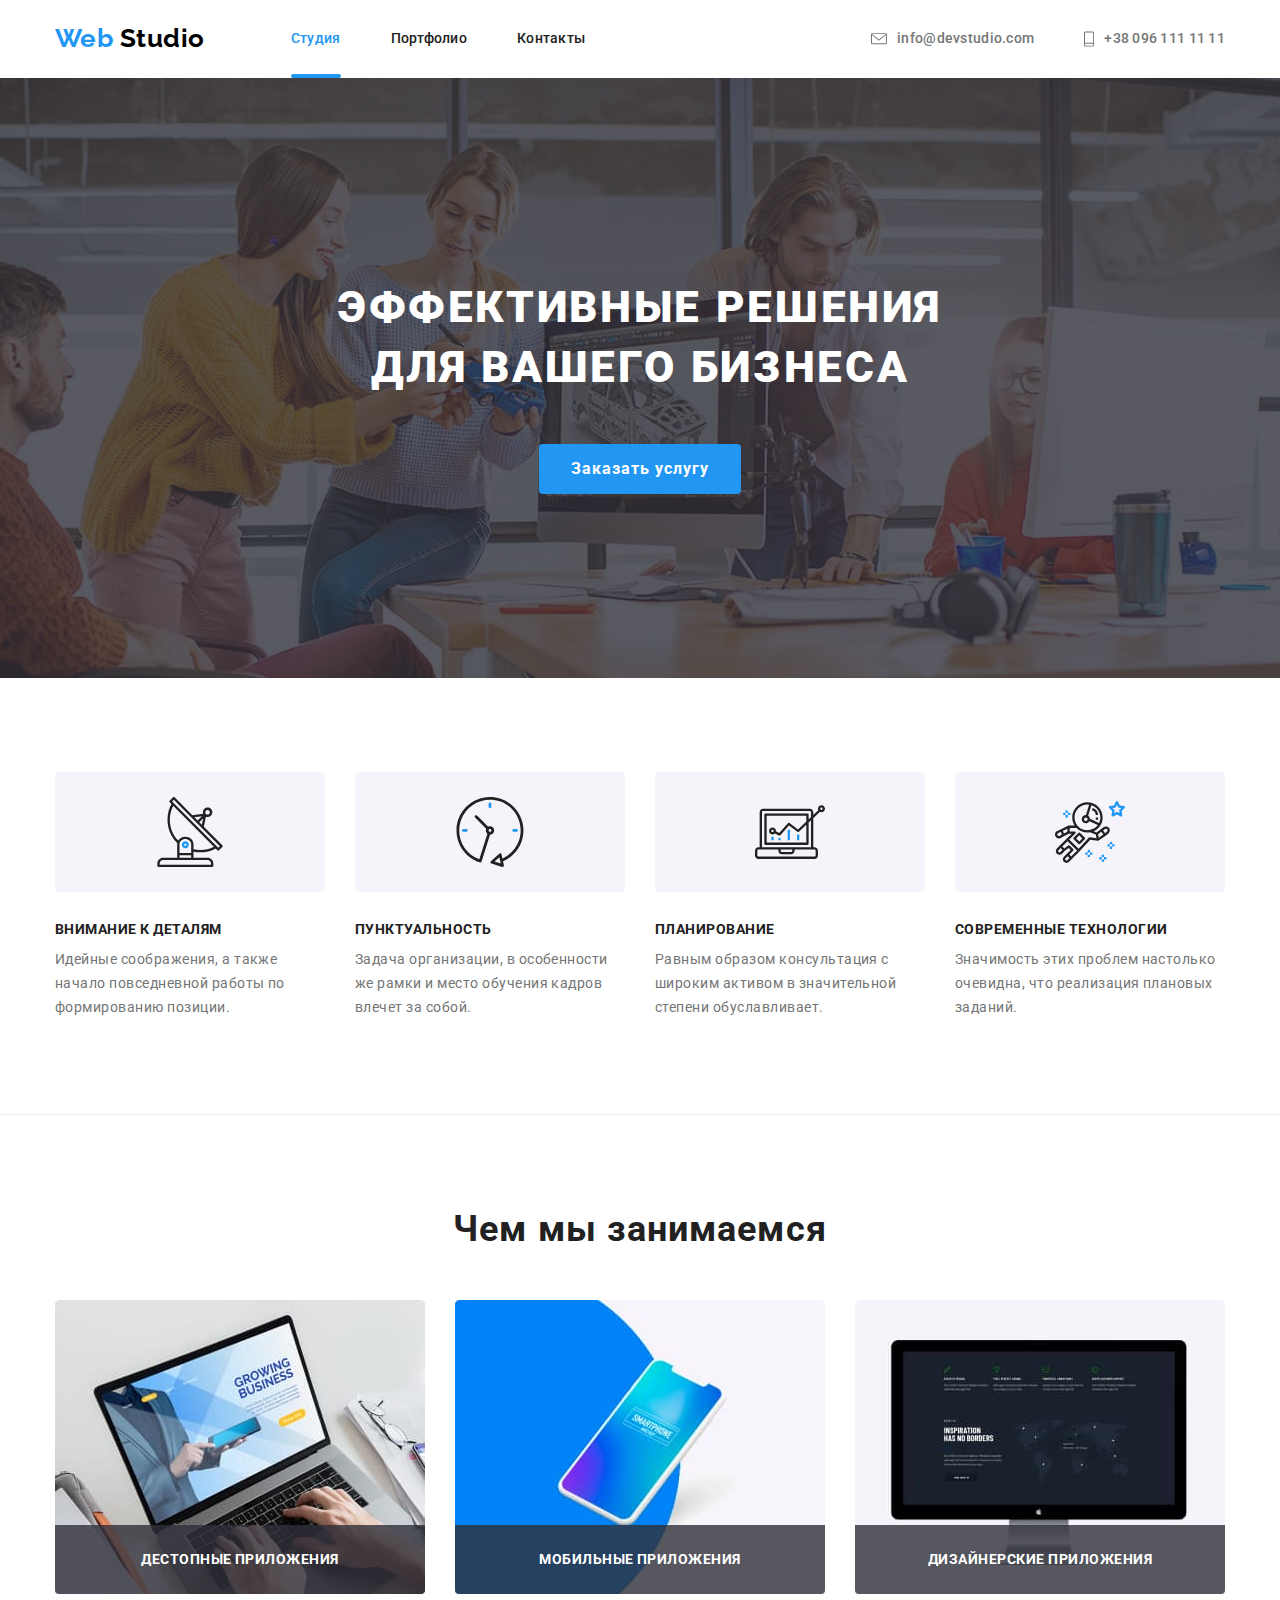
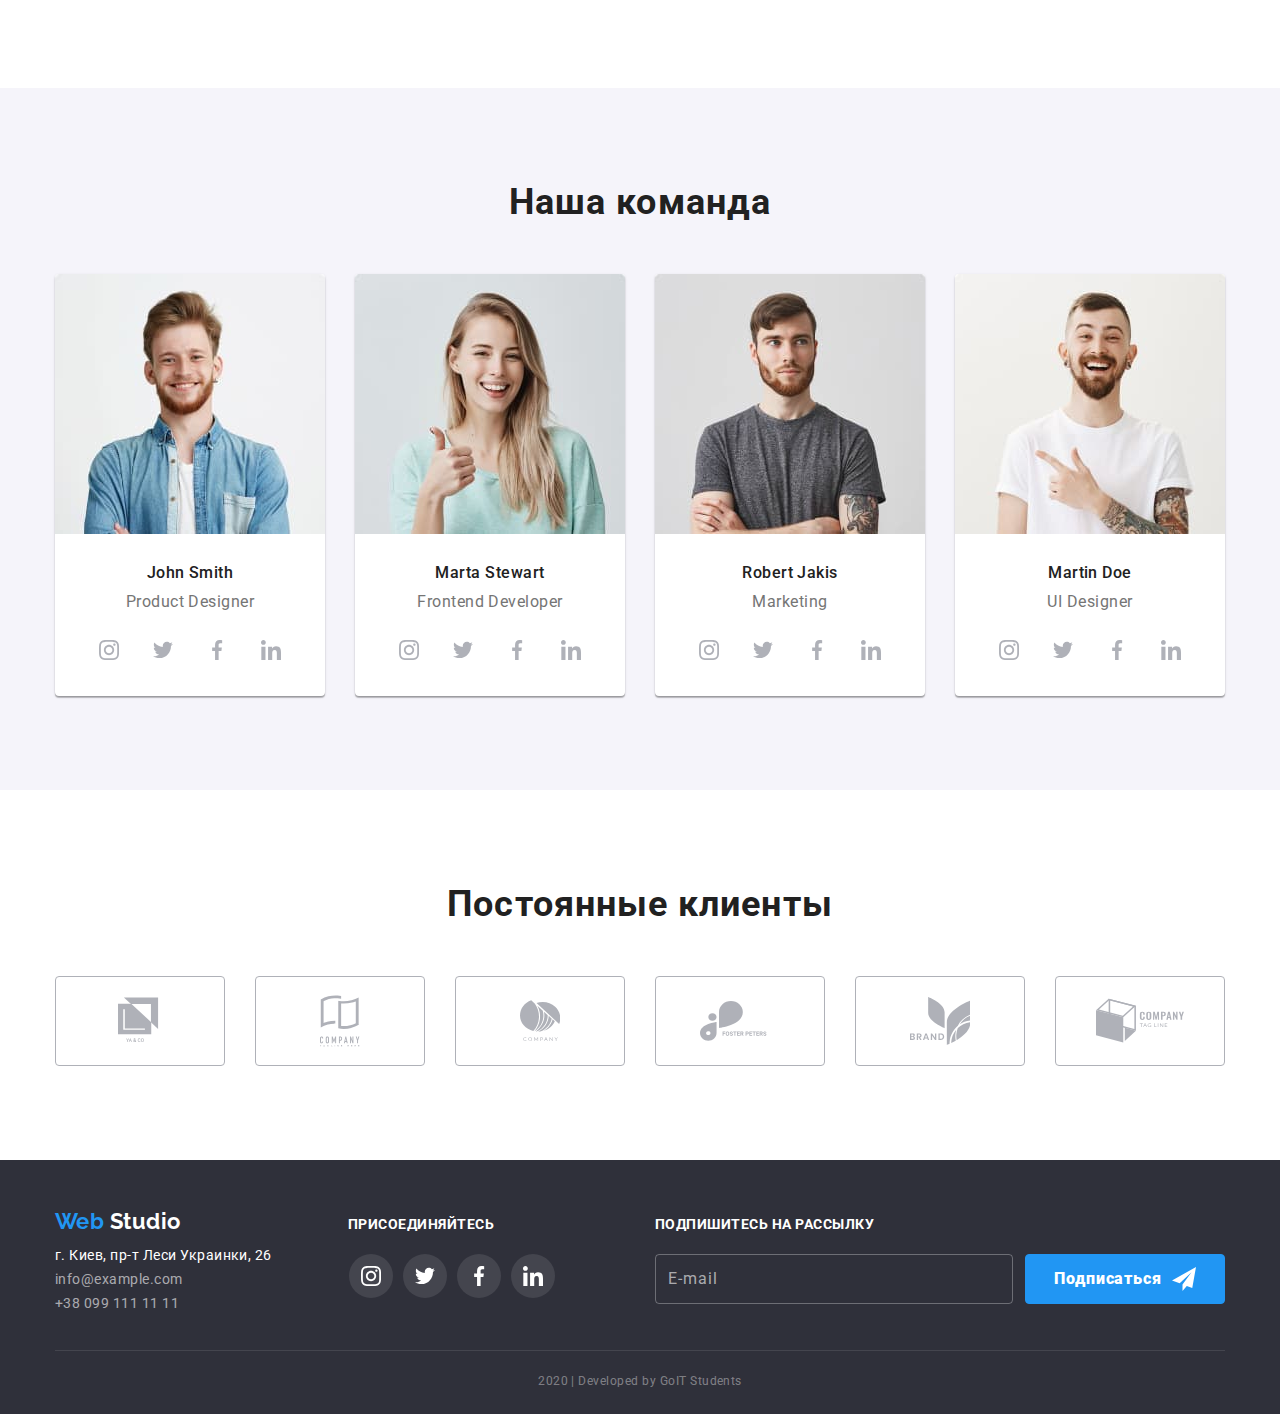
==== index.html @ a4facde2 "Clone from homework 5" ====
<!DOCTYPE html>
<html lang="ru">
  <head>
    <meta charset="UTF-8" />
    <meta name="viewport" content="width=device-width, initial-scale=1.0" />
    <title>Document-Студия</title>
    <link
      href="https://fonts.googleapis.com/css2?family=Raleway:wght@700&family=Roboto:wght@400;500;700;900&display=swap"
      rel="stylesheet"
    />
    <link
      rel="stylesheet"
      href="https://cdnjs.cloudflare.com/ajax/libs/modern-normalize/0.6.0/modern-normalize.min.css"
    />
    <link rel="stylesheet" href="./css/common.css" />
    <link rel="stylesheet" href="./css/main.css" />
  </head>
  <body>
    <header>
      <div class="container main-nav">
        <nav class="main-nav">
          <a href="#" class="logo"><span class="web-logo">Web</span> Studio</a>
          <ul class="site-nav">
            <li class="item"><a href="./index.html" class="link current">Студия</a></li>
            <li class="item"><a href="./portfolio.html" class="link">Портфолио</a></li>
            <li class="item"><a href="#" class="link">Контакты</a></li>
          </ul>
        </nav>
        <ul class="auth-nav">
          <li class="item">
            <a href="mailto:info@devstudio.com" class="link">
              <svg class="auth-nav-icon" width="16px" height="12px">
                <use href="./images/sprite.svg#icon-mail"></use>
              </svg>
              info@devstudio.com
            </a>
          </li>
          <li class="item">
            <a href="tel:+38096111111" class="link">
              <svg class="auth-nav-icon" width="10px" height="16px">
                <use href="./images/sprite.svg#icon-tel"></use>
              </svg>
              +38 096 111 11 11
            </a>
          </li>
        </ul>
      </div>
    </header>
    <main>
      <!-- Заголовок герой-->
      <section class="hero">
        <div class="container">
          <h1 class="hero-title">Эффективные решения <br />для вашего бизнеса</h1>
          <a href="#" class="button">Заказать услугу</a>
        </div>
      </section>
      <!-- Особенности-->
      <section class="section borderbot">
        <div class="container">
          <h2 class="section-title visuallyhidden">Особенности</h2>
          <ul class="feature-list">
            <li class="item">
              <div class="feature-iconset">
                <svg class="feature-icon">
                  <use href="./images/sprite.svg#icon-antenna"></use>
                </svg>
              </div>
              <h3 class="title">Внимание к деталям</h3>
              <p>
                Идейные соображения, а также начало повседневной работы по формированию позиции.
              </p>
            </li>
            <li class="item">
              <div class="feature-iconset">
                <svg class="feature-icon">
                  <use href="./images/sprite.svg#icon-clock"></use>
                </svg>
              </div>
              <h3 class="title">Пунктуальность</h3>
              <p>
                Задача организации, в особенности же рамки и место обучения кадров влечет за собой.
              </p>
            </li>
            <li class="item">
              <div class="feature-iconset">
                <svg class="feature-icon">
                  <use href="./images/sprite.svg#icon-diagram"></use>
                </svg>
              </div>
              <h3 class="title">Планирование</h3>
              <p>
                Равным образом консультация с широким активом в значительной степени обуславливает.
              </p>
            </li>
            <li class="item">
              <div class="feature-iconset">
                <svg class="feature-icon">
                  <use href="./images/sprite.svg#icon-astronaut"></use>
                </svg>
              </div>
              <h3 class="title">Современные технологии</h3>
              <p>Значимость этих проблем настолько очевидна, что реализация плановых заданий.</p>
            </li>
          </ul>
        </div>
      </section>
      <!-- Чем мы занимаемся-->
      <section class="section">
        <div class="container">
          <h2 class="section-title">Чем мы занимаемся</h2>
          <ul class="job-list">
            <li class="item">
              <a href="#">
                <img
                  src="./images/descktop.jpg"
                  alt="Десктопные приложения"
                  width="370"
                  height="294"
                />
                <h3 class="title">ДЕСТОПНЫЕ ПРИЛОЖЕНИЯ</h3>
              </a>
            </li>
            <li class="item">
              <a href="#">
                <img
                  src="./images/mobile.jpg"
                  alt="Мобильные приложения"
                  width="370"
                  height="294"
                />
                <h3 class="title">МОБИЛЬНЫЕ ПРИЛОЖЕНИЯ</h3>
              </a>
            </li>
            <li class="item">
              <a href="#">
                <img
                  src="./images/design.jpg"
                  alt="Дизайнерские решения"
                  width="370"
                  height="294"
                />
                <h3 class="title">ДИЗАЙНЕРСКИЕ ПРИЛОЖЕНИЯ</h3>
              </a>
            </li>
          </ul>
        </div>
      </section>
      <!-- Наша команда-->
      <section class="section teamsection">
        <div class="container">
          <h2 class="section-title">Наша команда</h2>
          <ul class="team-list">
            <li class="item">
              <img
                class="fototeam"
                src="./images/john.jpg"
                alt="Фото специалиста"
                width="270"
                height="260"
              />
              <h3 class="title">John Smith</h3>
              <p class="vocation">Product Designer</p>
              <ul class="soclink">
                <li class="item">
                  <a href="#" class="soclink-iconset" aria-label="Ссылка на Instagram">
                    <svg class="soclink-icon">
                      <use href="./images/sprite.svg#icon-instagram"></use>
                    </svg>
                  </a>
                </li>
                <li class="item">
                  <a href="#" class="soclink-iconset" aria-label="Ссылка на Twitter">
                    <svg class="soclink-icon">
                      <use href="./images/sprite.svg#icon-twitter"></use>
                    </svg>
                  </a>
                </li>
                <li class="item">
                  <a href="#" class="soclink-iconset" aria-label="Ссылка на Facebook">
                    <svg class="soclink-icon">
                      <use href="./images/sprite.svg#icon-facebook"></use>
                    </svg>
                  </a>
                </li>
                <li class="item">
                  <a href="#" class="soclink-iconset" aria-label="Ссылка на LinkedIn">
                    <svg class="soclink-icon">
                      <use href="./images/sprite.svg#icon-linkedin"></use>
                    </svg>
                  </a>
                </li>
              </ul>
            </li>
            <li class="item">
              <img
                class="fototeam"
                src="./images/marta.jpg"
                alt="Фото специалиста"
                width="270"
                height="260"
              />
              <h3 class="title">Marta Stewart</h3>
              <p class="vocation">Frontend Developer</p>
              <ul class="soclink">
                <li class="item">
                  <a href="#" class="soclink-iconset" aria-label="Ссылка на Instagram">
                    <svg class="soclink-icon">
                      <use href="./images/sprite.svg#icon-instagram"></use>
                    </svg>
                  </a>
                </li>
                <li class="item">
                  <a href="#" class="soclink-iconset" aria-label="Ссылка на Twitter">
                    <svg class="soclink-icon">
                      <use href="./images/sprite.svg#icon-twitter"></use>
                    </svg>
                  </a>
                </li>
                <li class="item">
                  <a href="#" class="soclink-iconset" aria-label="Ссылка на Facebook">
                    <svg class="soclink-icon">
                      <use href="./images/sprite.svg#icon-facebook"></use>
                    </svg>
                  </a>
                </li>
                <li class="item">
                  <a href="#" class="soclink-iconset" aria-label="Ссылка на LinkedIn">
                    <svg class="soclink-icon">
                      <use href="./images/sprite.svg#icon-linkedin"></use>
                    </svg>
                  </a>
                </li>
              </ul>
            </li>
            <li class="item">
              <img
                class="fototeam"
                src="./images/robert.jpg"
                alt="Фото специалиста"
                width="270"
                height="260"
              />
              <h3 class="title">Robert Jakis</h3>
              <p class="vocation">Marketing</p>
              <ul class="soclink">
                <li class="item">
                  <a href="#" class="soclink-iconset" aria-label="Ссылка на Instagram">
                    <svg class="soclink-icon">
                      <use href="./images/sprite.svg#icon-instagram"></use>
                    </svg>
                  </a>
                </li>
                <li class="item">
                  <a href="#" class="soclink-iconset" aria-label="Ссылка на Twitter">
                    <svg class="soclink-icon">
                      <use href="./images/sprite.svg#icon-twitter"></use>
                    </svg>
                  </a>
                </li>
                <li class="item">
                  <a href="#" class="soclink-iconset" aria-label="Ссылка на Facebook">
                    <svg class="soclink-icon">
                      <use href="./images/sprite.svg#icon-facebook"></use>
                    </svg>
                  </a>
                </li>
                <li class="item">
                  <a href="#" class="soclink-iconset" aria-label="Ссылка на LinkedIn">
                    <svg class="soclink-icon">
                      <use href="./images/sprite.svg#icon-linkedin"></use>
                    </svg>
                  </a>
                </li>
              </ul>
            </li>
            <li class="item">
              <img
                class="fototeam"
                src="./images/martin.jpg"
                alt="Фото специалиста"
                width="270"
                height="260"
              />
              <h3 class="title">Martin Doe</h3>
              <p class="vocation">UI Designer</p>
              <ul class="soclink">
                <li class="item">
                  <a href="#" class="soclink-iconset" aria-label="Ссылка на Instagram">
                    <svg class="soclink-icon">
                      <use href="./images/sprite.svg#icon-instagram"></use>
                    </svg>
                  </a>
                </li>
                <li class="item">
                  <a href="#" class="soclink-iconset" aria-label="Ссылка на Twitter">
                    <svg class="soclink-icon">
                      <use href="./images/sprite.svg#icon-twitter"></use>
                    </svg>
                  </a>
                </li>
                <li class="item">
                  <a href="#" class="soclink-iconset" aria-label="Ссылка на Facebook">
                    <svg class="soclink-icon">
                      <use href="./images/sprite.svg#icon-facebook"></use>
                    </svg>
                  </a>
                </li>
                <li class="item">
                  <a href="#" class="soclink-iconset" aria-label="Ссылка на LinkedIn">
                    <svg class="soclink-icon">
                      <use href="./images/sprite.svg#icon-linkedin"></use>
                    </svg>
                  </a>
                </li>
              </ul>
            </li>
          </ul>
        </div>
      </section>
      <!-- Постоянные клиенты-->
      <section class="section">
        <div class="container">
          <h2 class="section-title">Постоянные клиенты</h2>
          <ul class="clients">
            <li class="item">
              <a href="#" class="clients-iconset">
                <svg class="clients-icon" width="44px" height="48px">
                  <use href="./images/sprite.svg#icon-logo1"></use>
                </svg>
              </a>
            </li>
            <li class="item">
              <a href="#" class="clients-iconset">
                <svg class="clients-icon" width="40px" height="52px">
                  <use href="./images/sprite.svg#icon-logo2"></use>
                </svg>
              </a>
            </li>
            <li class="item">
              <a href="#" class="clients-iconset">
                <svg class="clients-icon" width="40px" height="42px">
                  <use href="./images/sprite.svg#icon-logo3"></use>
                </svg>
              </a>
            </li>
            <li class="item">
              <a href="#" class="clients-iconset">
                <svg class="clients-icon" width="80px" height="42px">
                  <use href="./images/sprite.svg#icon-logo4"></use>
                </svg>
              </a>
            </li>
            <li class="item">
              <a href="#" class="clients-iconset">
                <svg class="clients-icon" width="60px" height="48px">
                  <use href="./images/sprite.svg#icon-logo5" width="60px" height="48px"></use>
                </svg>
              </a>
            </li>
            <li class="item">
              <a href="#" class="clients-iconset">
                <svg class="clients-icon" width="88px" height="46px">
                  <use href="./images/sprite.svg#icon-logo6" width="88px" height="46px"></use>
                </svg>
              </a>
            </li>
          </ul>
        </div>
      </section>
    </main>
    <footer class="underside">
      <div class="container">
        <div class="underside-container">
          <div class="logo-container">
            <p class="logo"><span class="web-logo">Web</span> Studio</p>
            <address>
              <span class="location">г. Киев, пр-т Леси Украинки, 26</span> <br />
              <span class="mailtel">
                <span class="tel">info@example.com</span> <br />
                +38 099 111 11 11
              </span>
            </address>
          </div>
          <div class="soc-container">
            <b class="title">Присоединяйтесь</b>
            <ul class="soclink">
              <li class="item">
                <a href="#" class="soclink-iconset footersoclink" aria-label="Ссылка на Instagram">
                  <svg class="soclink-icon">
                    <use href="./images/sprite.svg#icon-instagram"></use>
                  </svg>
                </a>
              </li>
              <li class="item">
                <a href="#" class="soclink-iconset footersoclink" aria-label="Ссылка на Twitter">
                  <svg class="soclink-icon">
                    <use href="./images/sprite.svg#icon-twitter"></use>
                  </svg>
                </a>
              </li>
              <li class="item">
                <a href="#" class="soclink-iconset footersoclink" aria-label="Ссылка на Facebook">
                  <svg class="soclink-icon">
                    <use href="./images/sprite.svg#icon-facebook"></use>
                  </svg>
                </a>
              </li>
              <li class="item">
                <a href="#" class="soclink-iconset footersoclink" aria-label="Ссылка на LinkedIn">
                  <svg class="soclink-icon">
                    <use href="./images/sprite.svg#icon-linkedin"></use>
                  </svg>
                </a>
              </li>
            </ul>
          </div>
          <div class="send-container">
            <b class="title">Подпишитесь на рассылку</b>
            <ul class="send-button">
              <li class="item">
                <button class="buttonmail">E-mail</button>
              </li>
              <li class="item">
                <button 3 class="buttonsign">
                  Подписаться
                  <svg class="send-icon">
                    <use href="./images/sprite.svg#icon-send"></use>
                  </svg>
                </button>
              </li>
            </ul>
          </div>
        </div>
        <p class="copyright">2020 | Developed by GoIT Students</p>
      </div>
    </footer>
  </body>
</html>
---- css/common.css ----
/*цвет  основного текста #757575 */
/* цвет вторичного текста #212121 */
/*цвет акцента #2196F3 */

:root {
  --primary-text-color: #757575;
  --second-text-color: #212121;
  --accent-color: #2196f3;
}
.visuallyhidden {
  position: absolute;

  width: 1px;
  height: 1px;
  margin: -1px;
  border: 0;
  padding: 0;

  clip: rect(0 0 0 0);
  overflow: hidden;
}

body {
  background-color: #ffffff;
  color: var(--primary-text-color);

  font-family: Roboto, sans-serif;
  letter-spacing: 0.03em;
}
ul {
  list-style: none;
  margin: 0;
  padding: 0;
}
a {
  text-decoration: none;
}

/* Container */
.container {
  width: 1200px;
  padding-left: 15px;
  padding-right: 15px;
  margin: 0 auto;

  /* outline: 2px solid tomato; */
}
/* Header */
.borderbot {
  border-bottom: 1px solid #ececec;
}
/* Logo */
.logo {
  color: #000000;
  font-family: Raleway, sans-serif;
  font-weight: 700;
  font-size: 26px;
  line-height: 1.2;
}
.web-logo {
  color: var(--accent-color);
}
/* Navigation */
.main-nav {
  display: flex;
  align-items: center;
}
.site-nav {
  display: flex;
  margin-left: 86px;
}
.site-nav .item {
  position: relative;
}
/* *******************
.site-nav .item {
  margin-right: 50px;
}
.site-nav .item:last-child {
  margin-right: 0;
} 
 .site-nav .item + .item {
  margin-left: 50px;
} 
************************ */
.site-nav .item:not(:last-child) {
  margin-right: 50px;
}
.site-nav .link {
  display: block;
  padding-top: 31px;
  padding-bottom: 31px;
  color: var(--second-text-color);
  font-weight: 500;
  font-size: 14px;
  line-height: 1.14;
  letter-spacing: 0.02em;

  transition-property: color;
  transition-duration: 250ms;
  transition-timing-function: cubic-bezier(0.4, 0, 0.2, 1);
}
.site-nav .link:hover,
.site-nav .link:focus {
  color: var(--accent-color);
}
.site-nav .link.current {
  color: var(--accent-color);
}

.site-nav .link.current:after {
  content: '';
  position: absolute;
  bottom: 0px;
  left: 0px;
  height: 4px;
  width: 100%;
  border-radius: 2px;
  background: var(--accent-color);
}
/* Authentific*/
.auth-nav {
  display: flex;
  margin-left: auto;
}
.auth-nav .item + .item {
  margin-left: 50px;
}
.auth-nav .link {
  display: flex;
  align-items: center;
  color: var(--primary-text-color);
  font-weight: 500;
  font-size: 14px;
  line-height: 1.14;
  letter-spacing: 0.02em;

  transition: color 250ms cubic-bezier(0.4, 0, 0.2, 1);
}
.auth-nav .link:hover,
.auth-nav .link:focus {
  color: var(--accent-color);
}
.auth-nav-icon {
  margin-right: 10px;
  fill: currentColor;
}
/* .auth-nav .link::before {
  display: inline-flex;
  align-items: center;
  content: '';
  margin-right: 10px;
  background-position: center;
  background-repeat: no-repeat;
}
.auth-nav .link.mailto::before {
  width: 16px;
  height: 16px;
  background-image: url('../images/mail.svg');
}
.auth-nav .link.telto::before {
  width: 10px;
  height: 16px;
  background-image: url('../images/tel.svg');
} */

/* Section */
.section {
  padding-top: 94px;
  padding-bottom: 94px;
}

/* footer address */
.underside {
  padding-top: 48px;
  padding-bottom: 21px;

  background-color: #2f303a;
  color: #ffffff;
}
/* Logo footer*/
.underside-container {
  display: flex;
  align-items: baseline;
  padding-bottom: 28px;
  margin-bottom: 18px;
  border-bottom: 1px solid rgba(255, 255, 255, 0.1);
}
.logo-container {
  min-width: 180px;
}

/* Global container for soclink*/
.soc-container {
  width: 207px;
  margin-left: auto;
}
.soclink {
  display: flex;
  justify-content: center;
  margin-bottom: 24px;
}
.soclink > .item:not(:last-child) {
  margin-right: 10px;
}
.soclink-iconset {
  display: flex;
  justify-content: center;
  align-items: center;
  width: 44px;
  height: 44px;
  border-radius: 50%;
  color: #afb1b8;

  transition: color 250ms cubic-bezier(0.4, 0, 0.2, 1),
    background-color 250ms cubic-bezier(0.4, 0, 0.2, 1);
}
.soclink-iconset:hover,
.soclink-iconset:focus {
  background-color: var(--accent-color);
  color: #ffffff;
}
.soclink-icon {
  width: 20px;
  height: 20px;
  fill: currentColor;
}
/* Setting soclink for footer */
.footersoclink {
  background: rgba(255, 255, 255, 0.1);
  color: #ffffff;
}

.underside .logo {
  margin-top: 0;
  margin-bottom: 10px;
  font-size: 22px;
  color: #ffffff;
}
.underside address {
  font-style: normal;
  font-weight: 400;
  font-size: 14px;
  line-height: 1.7;
}

.underside .location {
  margin-bottom: 9px;
}
.underside .tel {
  margin-bottom: 9px;
}
.underside .mailtel {
  color: rgba(255, 255, 255, 0.6);
}
.underside .title {
  display: inline-block;
  margin-bottom: 21px;
  font-style: normal;
  font-weight: 700;
  font-size: 14px;
  line-height: 1.14;
  text-transform: uppercase;
}

.send-button .buttonmail {
  display: flex;
  align-items: center;
  width: 358px;
  height: 50px;
  padding-left: 12px;
  font-family: inherit;
  font-weight: 400;
  font-size: 16px;
  line-height: 1.87;
  letter-spacing: 0.06em;
  color: rgba(255, 255, 255, 0.6);
  background-color: transparent;
  border: 1px solid rgba(255, 255, 255, 0.3);
  border-radius: 4px;
}

.send-button .buttonsign {
  display: flex;
  justify-content: center;
  align-items: center;
  width: 200px;
  height: 50px;
  cursor: pointer;

  font-family: inherit;
  font-weight: 900;
  font-size: 16px;
  line-height: 1.87;
  letter-spacing: 0.06em;
  color: #fff;
  border: 1px solid var(--accent-color);
  background-color: var(--accent-color);
  border-radius: 4px;
}
.send-icon {
  width: 24px;
  height: 24px;
  margin-left: 10px;
}

.send-container {
  min-width: 570px;
  margin-left: 100px;
}
.send-button {
  display: flex;
}
.send-button .item {
}
.send-button .item + .item {
  margin-left: 12px;
}

.underside .copyright {
  margin-top: 0;
  margin-bottom: 0;

  color: rgba(255, 255, 255, 0.4);
  font-weight: 400;
  font-size: 12px;
  line-height: 2;
  text-align: center;
}
---- css/main.css ----
/* Hero */
.hero {
  text-align: center;
  max-width: 1600px;
  height: 600px;
  margin-left: auto;
  margin-right: auto;
  padding-top: 200px;
  background-position: center;
  background-image: linear-gradient(rgba(47, 48, 58, 0.8), rgba(47, 48, 58, 0.8)),
    url(../images/Hero.jpg);
}
.hero-title {
  margin-top: 0;
  margin-bottom: 46px;
  color: #ffffff;
  font-size: 44px;
  font-weight: 900;
  line-height: 1.36;
  letter-spacing: 0.06em;
  text-transform: uppercase;
}
/* button */
.button {
  display: inline-block;
  min-width: 200px;
  border-radius: 4px;
  padding: 10px 32px;
  color: #ffffff;
  background-color: var(--accent-color);
  font-weight: 700;
  font-size: 16px;
  line-height: 1.87;
  letter-spacing: 0.06em;
  text-align: center;
}

.section-title {
  margin-top: 0;
  margin-bottom: 50px;
  color: var(--second-text-color);
  font-weight: 700;
  font-size: 36px;
  line-height: 1.16;
  text-align: center;
  letter-spacing: 0.03em;
}

/* Features */
.feature-list {
  display: flex;
  justify-content: space-between;
}

.feature-list .item {
  width: 270px;
}
/* .feature-list .item::before {
  content: '';
  display: inline-flex;
  width: 270px;
  height: 120px;
  margin-bottom: 30px;
  background: #f5f4fa;
  border-radius: 4px;
  background-repeat: no-repeat;
  background-position: center;
}

.feature-list .item:nth-child(1)::before {
  background-image: url(../images/antenna.svg);
}
.feature-list .item:nth-child(2)::before {
  background-image: url(../images/clock.svg);
}
.feature-list .item:nth-child(3)::before {
  background-image: url(../images/diagram.svg);
}
.feature-list .item:nth-child(4)::before {
  background-image: url(../images/astronaut.svg);
} */
.feature-iconset {
  display: flex;
  justify-content: center;
  align-items: center;
  width: 270px;
  height: 120px;
  margin-bottom: 30px;
  background: #f5f4fa;
  border-radius: 4px;
}
.feature-icon {
  height: 70px;
  width: 70px;
}
.feature-list .title {
  margin-top: 0;
  margin-bottom: 10px;
  color: var(--second-text-color);
  font-weight: 700;
  font-size: 14px;
  line-height: 1.14;
  text-transform: uppercase;
}
.feature-list p {
  margin-top: 0;
  margin-bottom: 0;
  font-size: 14px;
  line-height: 1.71;
}
/* Our jobs, Our team, Clients*/

/* Our jobs */
.job-list {
  display: flex;
}
.job-list > .item {
  position: relative;
  width: 370px;
  overflow: hidden;
  border-radius: 4px;
}
.job-list .item + .item {
  margin-left: 30px;
}
.job-list img {
  display: block;
}
.job-list .title {
  display: block;
  position: absolute;
  bottom: 0;
  width: 100%;

  padding: 27px;
  margin-top: 0;
  margin-bottom: 0;

  color: #ffffff;
  background-color: rgba(47, 48, 58, 0.8);

  font-weight: 700;
  font-size: 14px;
  line-height: 1.14;
  text-align: center;
  text-transform: uppercase;
}
/* Our team */
.teamsection {
  background-color: #f5f4fa;
}
.team-list {
  display: flex;
  text-align: center;
}
.team-list > .item {
  width: 270px;
  box-shadow: 0px 2px 1px rgba(0, 0, 0, 0.2), 0px 1px 1px rgba(0, 0, 0, 0.14),
    0px 1px 3px rgba(0, 0, 0, 0.12);
  border-radius: 4px;
  background-color: #ffffff;
  overflow: hidden;
}
.team-list > .item + .item {
  margin-left: 30px;
}

.team-list .fototeam {
  display: block;
  margin-bottom: 30px;
}
.team-list .title {
  margin-top: 0;
  margin-bottom: 10px;
  color: var(--second-text-color);
  font-weight: 500;
  font-size: 16px;
  line-height: 1.18;
}
.team-list .vocation {
  margin-top: 0;
  margin-bottom: 16px;
  font-weight: 400;
  font-size: 16px;
  line-height: 1.18;
}

/* Clients */
.clients {
  display: flex;
}
.clients .item + .item {
  margin-left: 30px;
}
.clients-iconset {
  display: flex;
  width: 170px;
  height: 90px;
  justify-content: center;
  align-items: center;
  color: #afb1b8;
  border: 1px solid;
  border-radius: 4px;

  transition: color 250ms cubic-bezier(0.4, 0, 0.2, 1);
}
.clients-iconset:hover,
.clients-iconset:focus {
  color: var(--accent-color);
}
.clients-icon {
  fill: currentcolor;
}
/* .clients .item {
  display: flex;
  width: 170px;
  height: 90px;
  justify-content: center;
  align-items: center;
  border: 1px solid #afb1b8;
  border-radius: 4px;
} */
/* .section .clients-img:hover,
.section .clients-img:focus {
  background-color: var(--accent-color);
} */
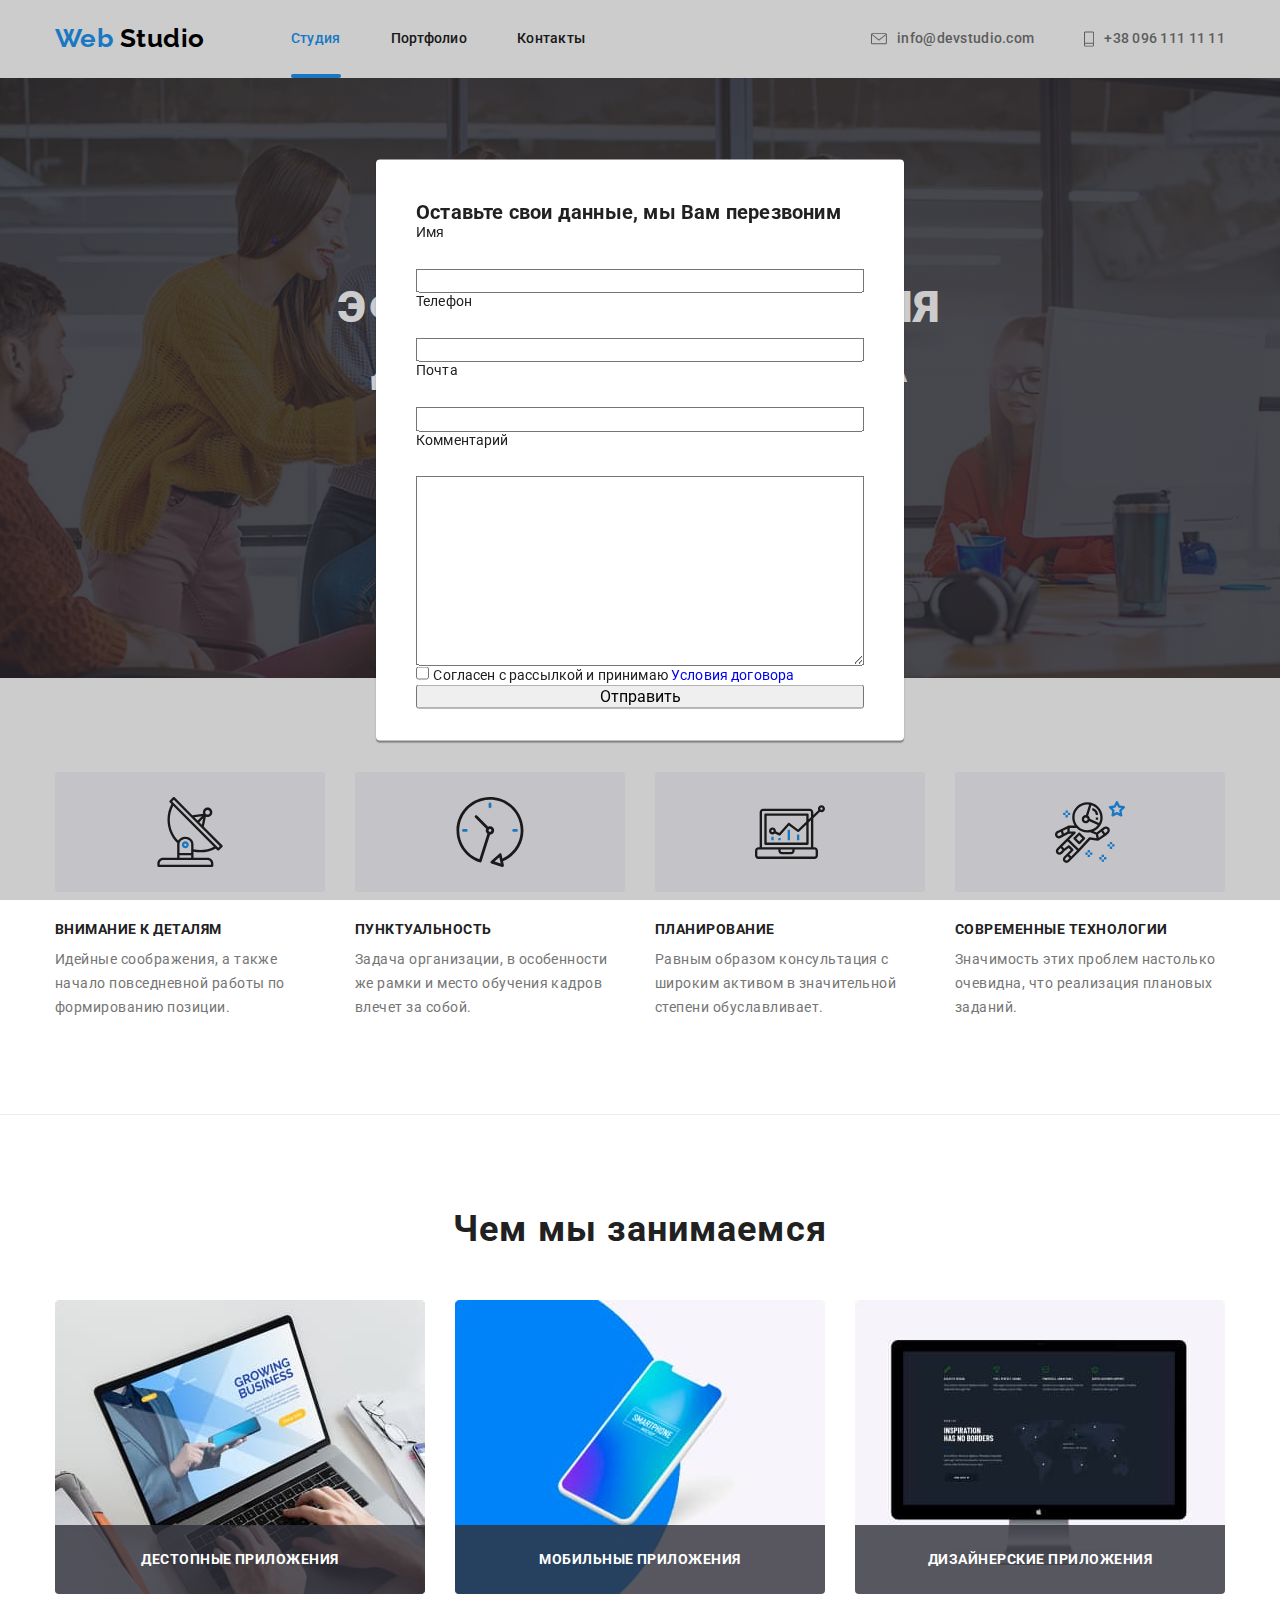
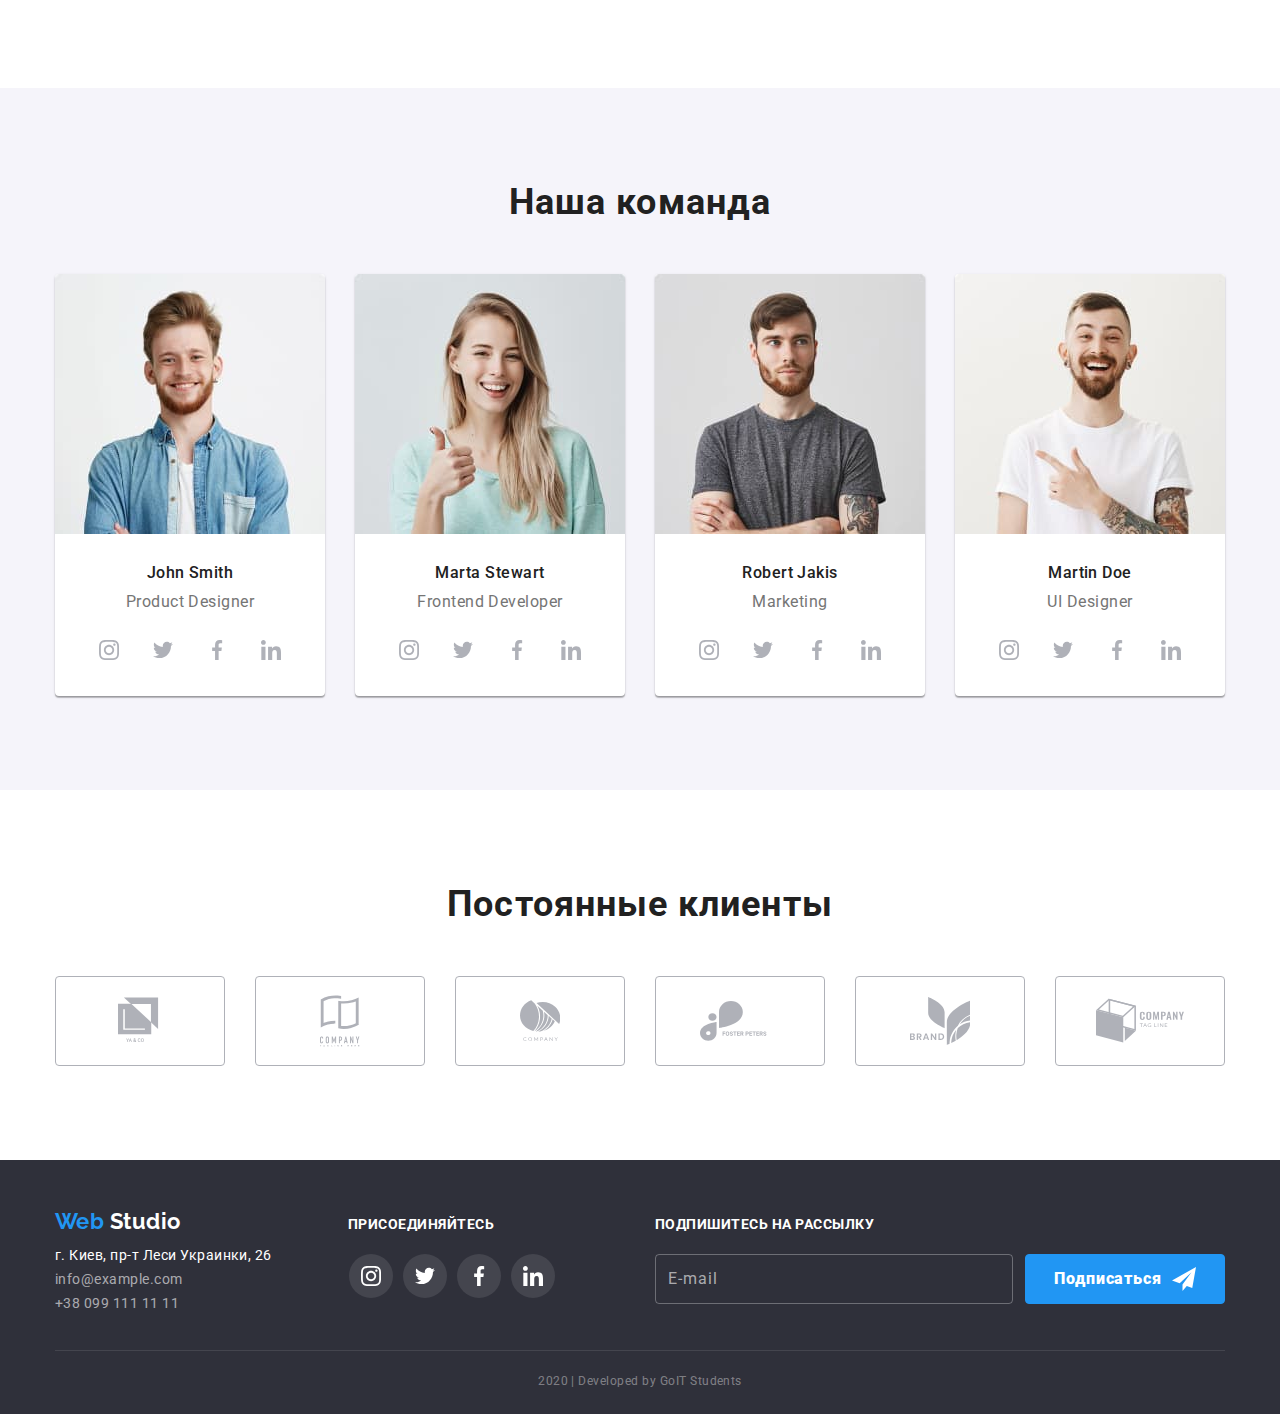
==== commit 87745d44: "Work_1" ====
--- a/index.html
+++ b/index.html
@@ -434,5 +434,33 @@
         <p class="copyright">2020 | Developed by GoIT Students</p>
       </div>
     </footer>
+<!-- Фон модалки -->
+    <div class="backdrop">
+<!-- Модальное окно -->
+      <div class="modal">
+        <form class="js-speaker-form reg-form">
+          <b class="reg-form-title">Оставьте свои данные, мы Вам перезвоним</b>
+          <label for="user-name">Имя</label>
+          <input type="text" name="user-name" id="user-name">
+
+          <label for="user-tel">Телефон</label>
+          <input type="tel" name="user-tel" id="user-tel">
+
+          <label for="user-mail">Почта</label>
+          <input type="mail" name="user-mail" id="user-mail">
+          
+          <label for="user-comment">Комментарий</label>
+          <textarea name="user-comment" id="user-comment" cols="30" rows="10"></textarea>
+          
+         <div>
+          <input type="checkbox" id="user-agree">
+          <label for="user-agree">Согласен с рассылкой и принимаю <a href="#">Условия договора</a> </label>
+         </div>
+
+          <button type="submit">Отправить</button>
+        </form>
+      </div>
+    </div>
+    <script src="./js/modal.js"></script>
   </body>
 </html>
--- a/css/main.css
+++ b/css/main.css
@@ -224,3 +224,58 @@
 .section .clients-img:focus {
   background-color: var(--accent-color);
 } */
+.backdrop{
+  position: fixed;
+  left:0px;
+  top: 0px;
+  width: 100%;
+  height: 100%;
+  background-color: rgba(0, 0, 0, 0.2);
+  opacity: 1;
+}
+.backdrop.is-hidden{
+  opacity: 0;
+  pointer-events: none;
+ 
+}
+.backdrop.is-hidden .modal{
+  transform: translate(-50%,-50%) scalex(0);
+}
+.modal{
+  position: absolute;
+  top: 50%;
+  left: 50%;
+
+
+  transform: translate(-50%, -50%);
+
+  width: 528px;
+  height: 581px;
+  padding: 40px;
+
+  font-family: inherit;
+
+  background: #FFFFFF;
+  box-shadow: 0px 2px 1px rgba(0, 0, 0, 0.2), 0px 1px 1px rgba(0, 0, 0, 0.14), 0px 1px 3px rgba(0, 0, 0, 0.12);
+  border-radius: 4px;
+
+}
+.reg-form{
+  display: flex;
+  flex-direction: column;
+}
+.reg-form-title{
+  font-weight: 700;
+  font-size: 20px;
+  line-height: 1.2;
+  letter-spacing: 0.01em;
+  color: var(--second-text-color);
+}
+.reg-form label{
+  font-size: 14px;
+  font-weight: 400;
+  line-height: 1.2;
+  letter-spacing: 0.01em;
+  color: var(--second-text-color);
+  margin-bottom: 28px;
+}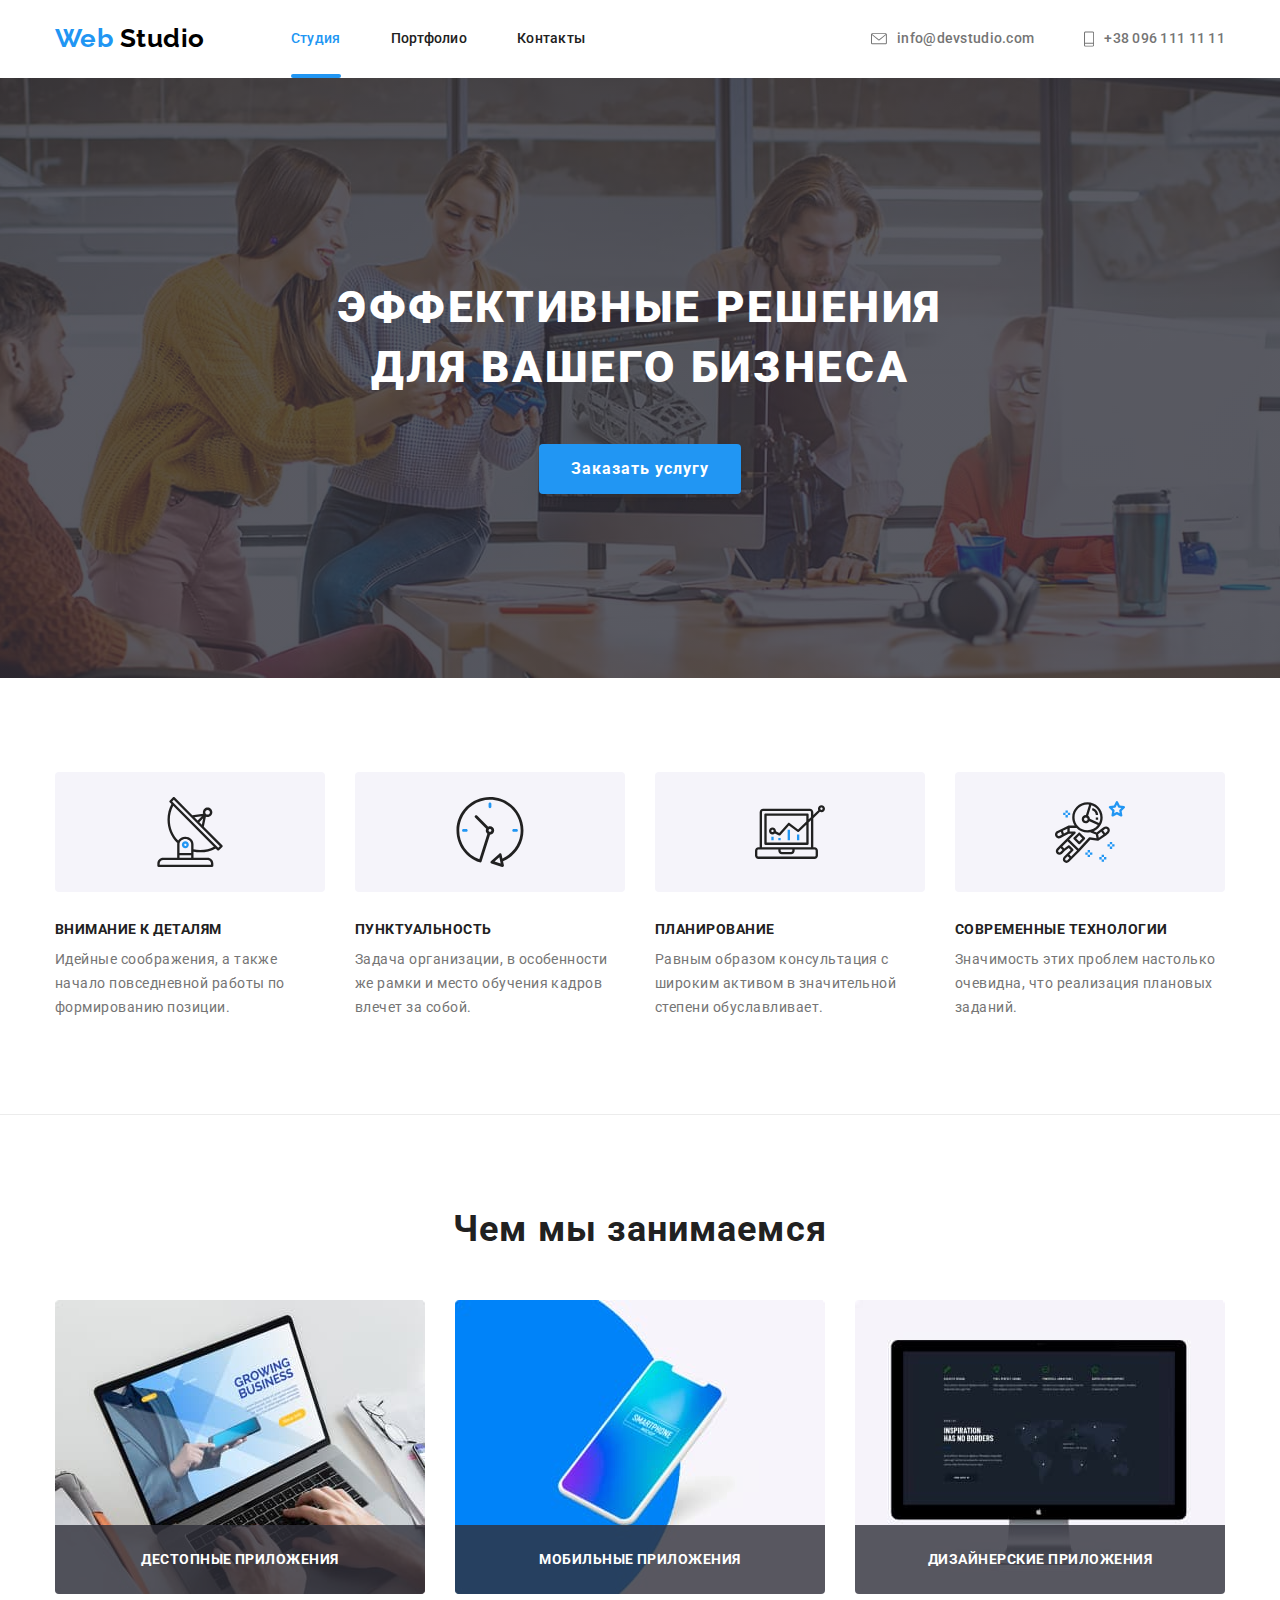
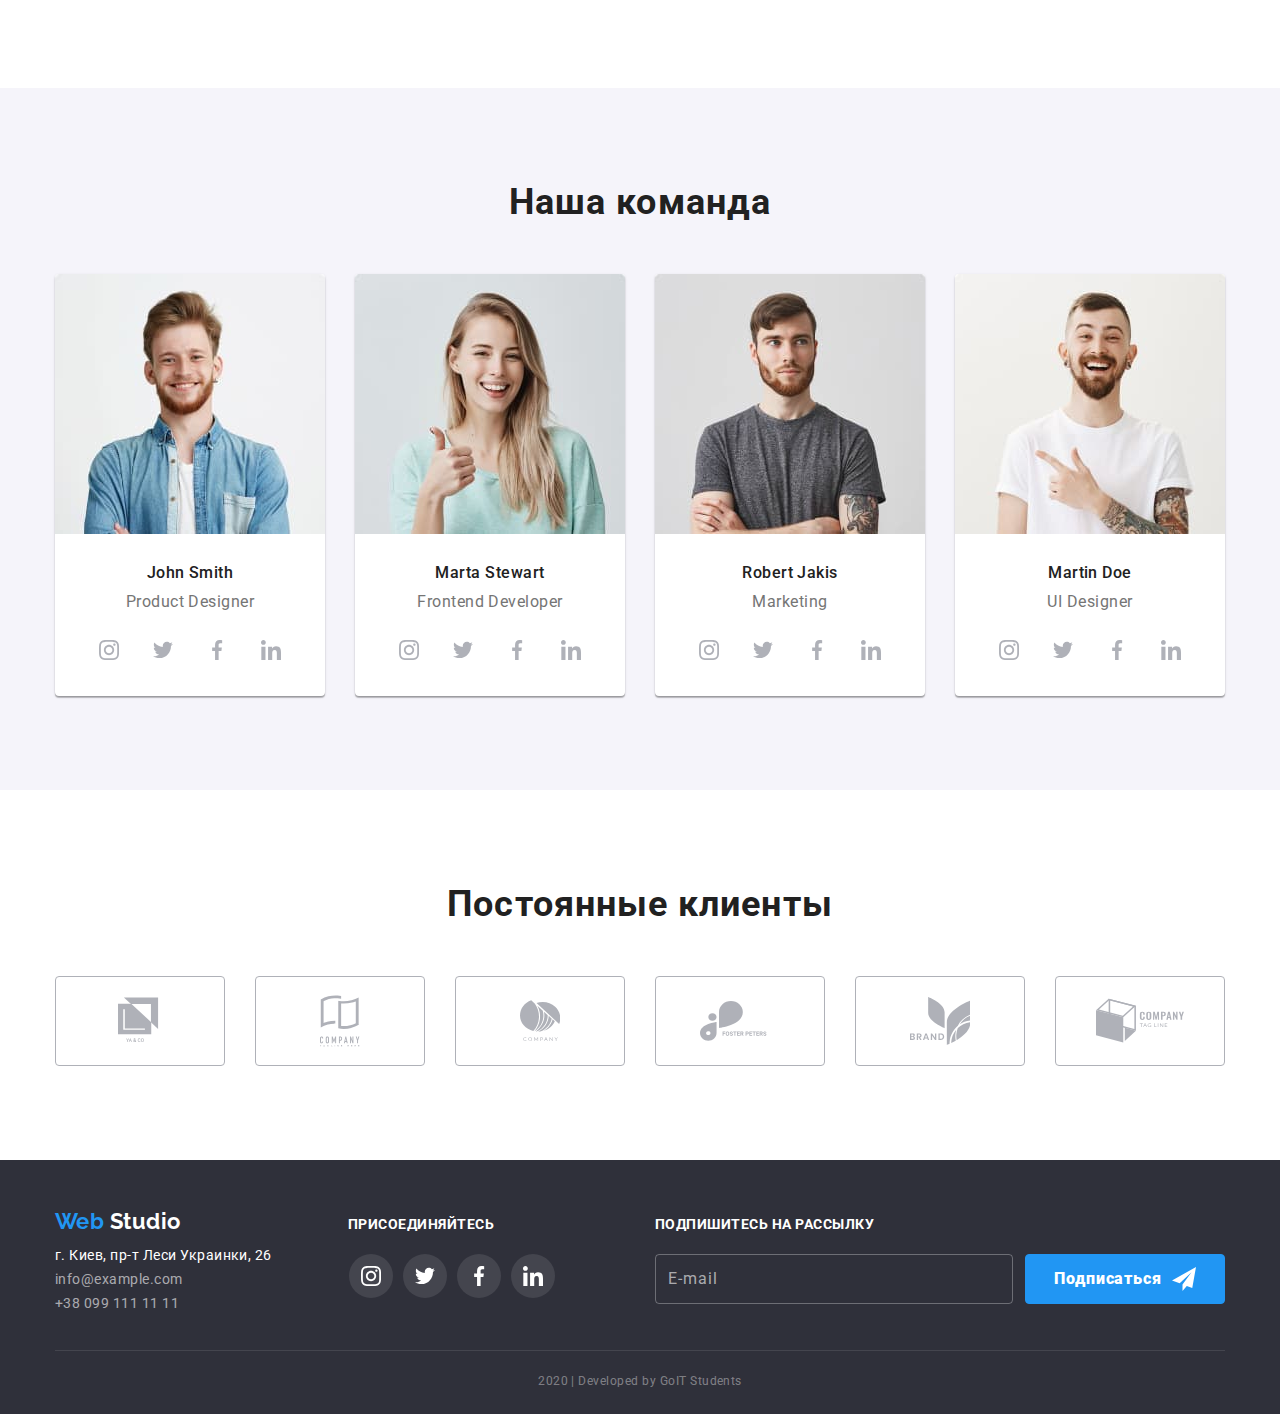
==== commit e2f5e33f: "Work 11.06" ====
--- a/index.html
+++ b/index.html
@@ -51,7 +51,7 @@
       <section class="hero">
         <div class="container">
           <h1 class="hero-title">Эффективные решения <br />для вашего бизнеса</h1>
-          <a href="#" class="button">Заказать услугу</a>
+          <a href="#" class="button" data-open-modal>Заказать услугу</a>
         </div>
       </section>
       <!-- Особенности-->
@@ -434,33 +434,65 @@
         <p class="copyright">2020 | Developed by GoIT Students</p>
       </div>
     </footer>
-<!-- Фон модалки -->
-    <div class="backdrop">
-<!-- Модальное окно -->
+    <!-- Фон модалки -->
+    <div class="backdrop is-hidden" data-backdrop>
+      <!-- Модальное окно -->
       <div class="modal">
-        <form class="js-speaker-form reg-form">
-          <b class="reg-form-title">Оставьте свои данные, мы Вам перезвоним</b>
-          <label for="user-name">Имя</label>
-          <input type="text" name="user-name" id="user-name">
-
-          <label for="user-tel">Телефон</label>
-          <input type="tel" name="user-tel" id="user-tel">
-
-          <label for="user-mail">Почта</label>
-          <input type="mail" name="user-mail" id="user-mail">
-          
-          <label for="user-comment">Комментарий</label>
-          <textarea name="user-comment" id="user-comment" cols="30" rows="10"></textarea>
-          
-         <div>
-          <input type="checkbox" id="user-agree">
-          <label for="user-agree">Согласен с рассылкой и принимаю <a href="#">Условия договора</a> </label>
-         </div>
-
-          <button type="submit">Отправить</button>
+        <form class="js-speaker-form regform">
+          <b class="regform-title">Оставьте свои данные, мы Вам перезвоним</b>
+          <div class="regform-field">
+            <label for="user-name">Имя</label>
+            <input type="text" name="user-name" id="user-name" />
+          </div>
+
+          <div class="regform-field">
+            <label for="user-tel">Телефон</label>
+            <input type="tel" name="user-tel" id="user-tel" />
+          </div>
+
+          <div class="regform-field">
+            <label for="user-mail">Почта</label>
+            <input type="mail" name="user-mail" id="user-mail" />
+          </div>
+
+          <div class="regform-field">
+            <label for="user-comment">Комментарий</label>
+            <textarea name="user-comment" id="user-comment" cols="30" rows="10"></textarea>
+          </div>
+
+          <div class="regform-agree">
+            <input type="checkbox" id="user-agree" />
+            <label for="user-agree"
+              >Соглашаюсь с рассылкой и принимаю <a href="#">Условия договора</a>
+            </label>
+          </div>
+
+          <div class="regform-submit-center">
+            <button class="regform-submit button" type="submit" data-close-modal>Отправить</button>
+          </div>
         </form>
       </div>
     </div>
     <script src="./js/modal.js"></script>
+    <script>
+      const refs = {
+        openModalBtn: document.querySelector('[data-open-modal]'),
+        closeModalBtn: document.querySelector('[data-close-modal]'),
+        backdrop: document.querySelector('[data-backdrop]'),
+      };
+
+      refs.openModalBtn.addEventListener('click', toggleModal);
+      refs.closeModalBtn.addEventListener('click', toggleModal);
+
+      refs.backdrop.addEventListener('click', logBackdropClick);
+
+      function toggleModal() {
+        refs.backdrop.classList.toggle('is-hidden');
+      }
+
+      function logBackdropClick() {
+        console.log('Это клик в бекдроп');
+      }
+    </script>
   </body>
 </html>
--- a/css/main.css
+++ b/css/main.css
@@ -33,6 +33,7 @@
   line-height: 1.87;
   letter-spacing: 0.06em;
   text-align: center;
+  box-shadow: 0px 4px 4px rgba(0, 0, 0, 0.15);
 }
 
 .section-title {
@@ -224,30 +225,29 @@
 .section .clients-img:focus {
   background-color: var(--accent-color);
 } */
-.backdrop{
+.backdrop {
   position: fixed;
-  left:0px;
+  left: 0px;
   top: 0px;
   width: 100%;
   height: 100%;
   background-color: rgba(0, 0, 0, 0.2);
   opacity: 1;
-}
-.backdrop.is-hidden{
+  transition: opacity 250ms cubic-bezier(0.4, 0, 0.2, 1);
+}
+.backdrop.is-hidden {
   opacity: 0;
   pointer-events: none;
- 
-}
-.backdrop.is-hidden .modal{
-  transform: translate(-50%,-50%) scalex(0);
-}
-.modal{
+}
+.backdrop.is-hidden .modal {
+  transform: translate(-50%, -50%) scalex(0);
+}
+.modal {
   position: absolute;
   top: 50%;
   left: 50%;
-
-
-  transform: translate(-50%, -50%);
+  transform: translate(-50%, -50%) scalex(1);
+  transition: transform 250ms cubic-bezier(0.4, 0, 0.2, 1);
 
   width: 528px;
   height: 581px;
@@ -255,27 +255,72 @@
 
   font-family: inherit;
 
-  background: #FFFFFF;
-  box-shadow: 0px 2px 1px rgba(0, 0, 0, 0.2), 0px 1px 1px rgba(0, 0, 0, 0.14), 0px 1px 3px rgba(0, 0, 0, 0.12);
-  border-radius: 4px;
-
-}
-.reg-form{
+  background: #ffffff;
+  box-shadow: 0px 2px 1px rgba(0, 0, 0, 0.2), 0px 1px 1px rgba(0, 0, 0, 0.14),
+    0px 1px 3px rgba(0, 0, 0, 0.12);
+  border-radius: 4px;
+}
+.regform {
   display: flex;
   flex-direction: column;
 }
-.reg-form-title{
+.regform-title {
   font-weight: 700;
   font-size: 20px;
   line-height: 1.2;
   letter-spacing: 0.01em;
   color: var(--second-text-color);
-}
-.reg-form label{
+  margin-bottom: 30px;
+}
+.regform-field {
+  display: flex;
+  flex-direction: column;
+  margin-bottom: 15px;
+}
+.regform label {
   font-size: 14px;
   font-weight: 400;
   line-height: 1.2;
   letter-spacing: 0.01em;
-  color: var(--second-text-color);
-  margin-bottom: 28px;
-}+  color: var(--primary-text-color);
+  margin-bottom: 2px;
+}
+.regform input,
+.regform textarea {
+  padding: 12px 18px;
+  border: 1px solid rgba(33, 33, 33, 0.2);
+  border-radius: 4px;
+}
+.regform textarea {
+  width: 448px;
+  height: 120px;
+  resize: none;
+}
+.regform-agree {
+  margin-bottom: 20px;
+}
+.regform-agree a {
+  text-decoration: underline;
+  color: var(--accent-color);
+}
+.regform-agree label {
+  line-height: 1.71;
+  letter-spacing: 0.03em;
+}
+
+.regform-submit-center {
+  display: inline-flex;
+  justify-content: center;
+}
+.regform-submit {
+  width: 200px;
+  height: 50px;
+  border: 1px;
+  cursor: pointer;
+}
+
+/* 
+  style="
+              margin-bottom: 28px;
+             
+            " */
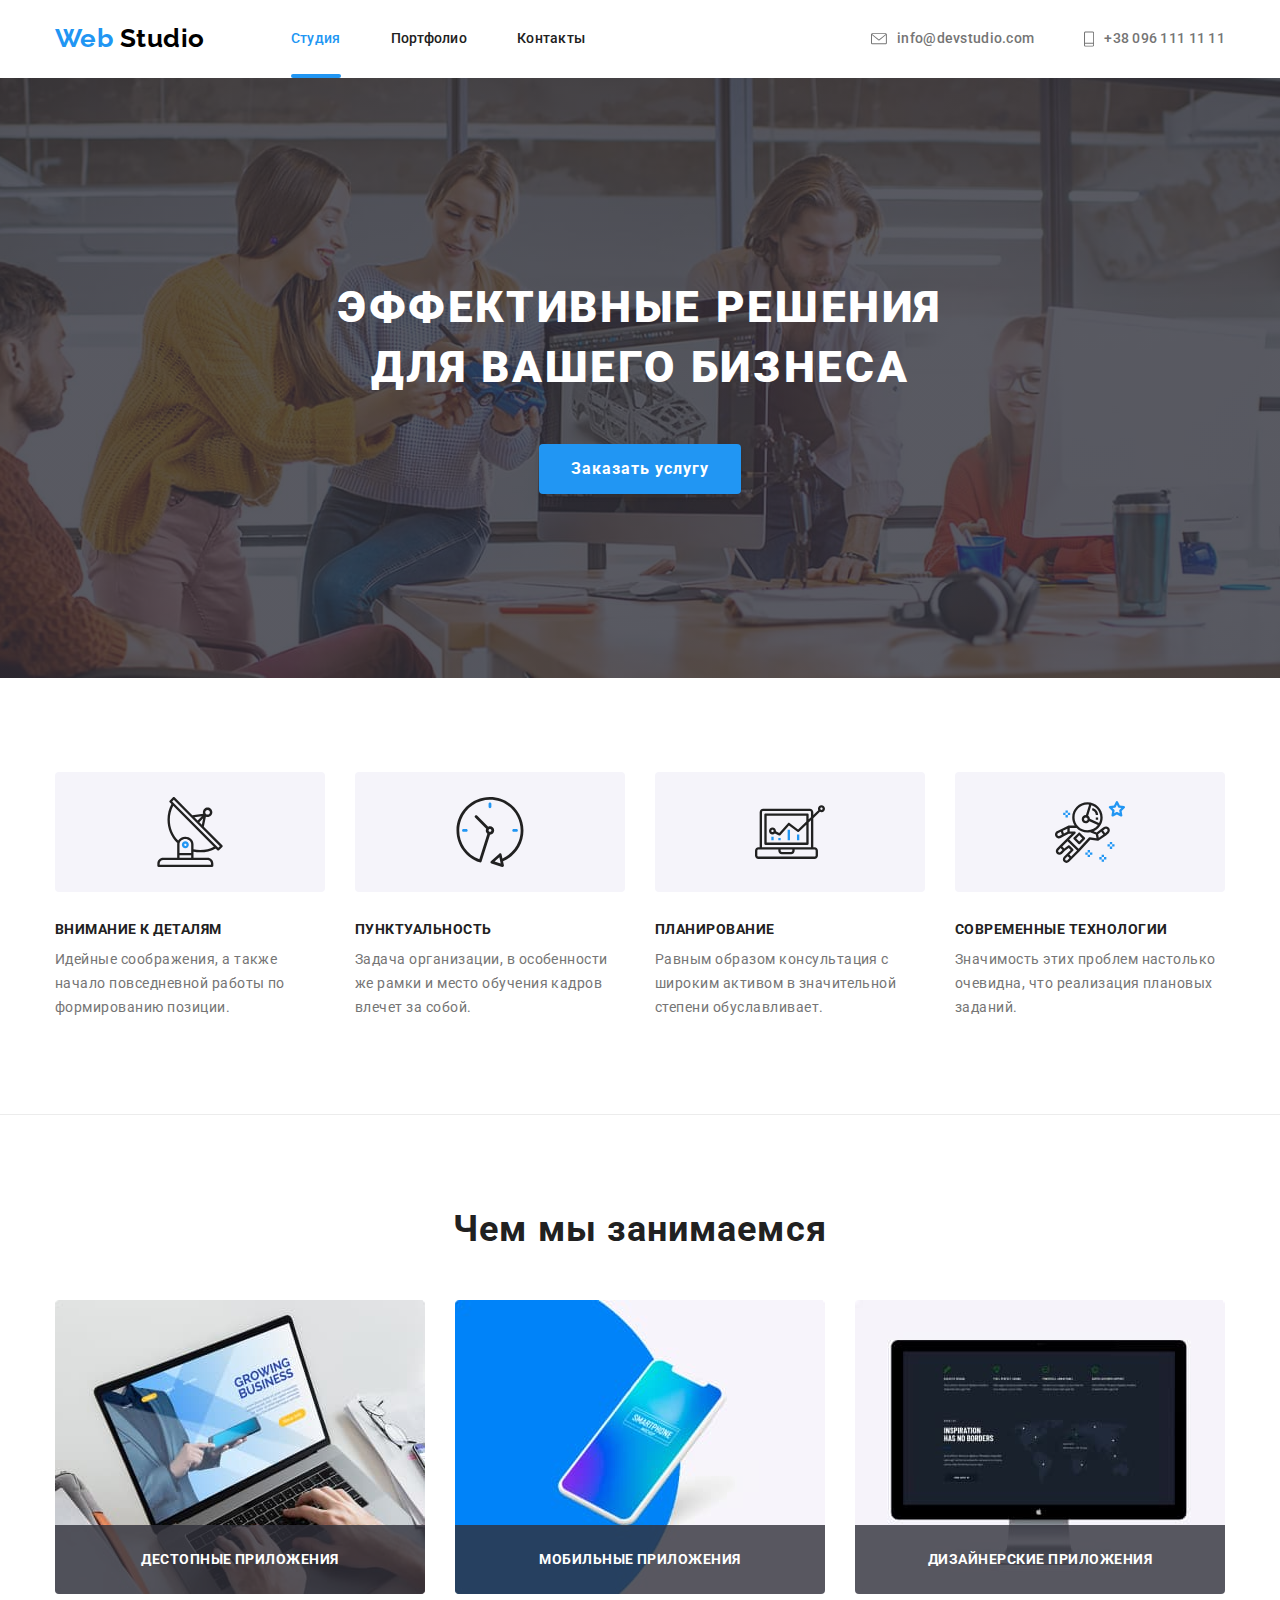
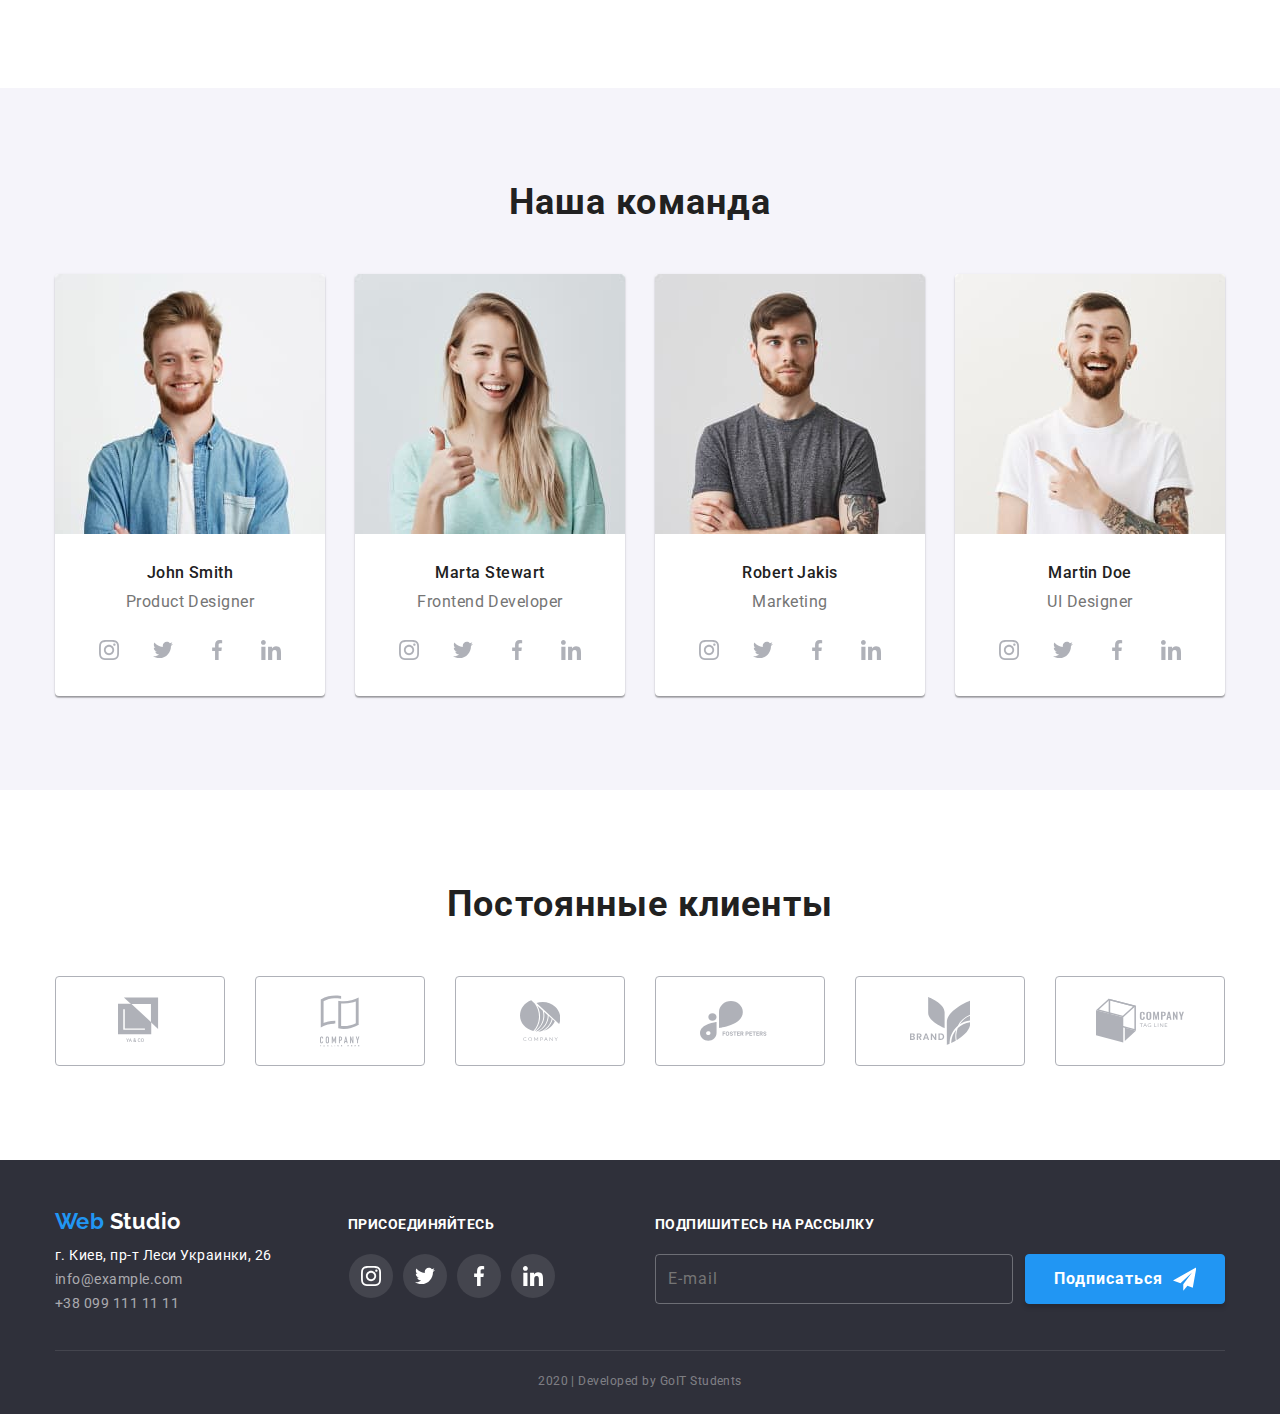
==== commit dad3fa63: "HW6-The end!!!" ====
--- a/index.html
+++ b/index.html
@@ -414,14 +414,14 @@
               </li>
             </ul>
           </div>
-          <div class="send-container">
+          <form class="js-speaker-form subscribe-container">
             <b class="title">Подпишитесь на рассылку</b>
-            <ul class="send-button">
-              <li class="item">
-                <button class="buttonmail">E-mail</button>
-              </li>
-              <li class="item">
-                <button 3 class="buttonsign">
+            <ul class="subscribe-button">
+              <li class="item">
+                <input class="subscribe-input" type="mail" name="mail" placeholder="E-mail" />
+              </li>
+              <li class="item">
+                <button class="subscribe-submit" type="submit">
                   Подписаться
                   <svg class="send-icon">
                     <use href="./images/sprite.svg#icon-send"></use>
@@ -429,7 +429,7 @@
                 </button>
               </li>
             </ul>
-          </div>
+          </form>
         </div>
         <p class="copyright">2020 | Developed by GoIT Students</p>
       </div>
@@ -438,61 +438,55 @@
     <div class="backdrop is-hidden" data-backdrop>
       <!-- Модальное окно -->
       <div class="modal">
+        <b class="regform-title">Оставьте свои данные, мы Вам перезвоним</b>
         <form class="js-speaker-form regform">
-          <b class="regform-title">Оставьте свои данные, мы Вам перезвоним</b>
-          <div class="regform-field">
-            <label for="user-name">Имя</label>
-            <input type="text" name="user-name" id="user-name" />
-          </div>
+          <label class="regform-field">
+            <input class="regform-input" type="text" name="user-name" placeholder=" " />
+            <span class="regform-label">Имя</span>
+            <svg class="regform-icon">
+              <use use href="./images/sprite.svg#icon-person-black"></use>
+            </svg>
+          </label>
 
-          <div class="regform-field">
-            <label for="user-tel">Телефон</label>
-            <input type="tel" name="user-tel" id="user-tel" />
-          </div>
+          <label class="regform-field">
+            <input class="regform-input" type="tel" name="user-tel" placeholder=" " />
+            <span class="regform-label">Телефон</span>
+            <svg class="regform-icon">
+              <use use href="./images/sprite.svg#icon-phone-black"></use>
+            </svg>
+          </label>
 
-          <div class="regform-field">
-            <label for="user-mail">Почта</label>
-            <input type="mail" name="user-mail" id="user-mail" />
-          </div>
+          <label class="regform-field">
+            <input class="regform-input" type="mail" name="user-mail" placeholder=" " />
+            <span class="regform-label">Почта</span>
+            <svg class="regform-icon">
+              <use href="./images/sprite.svg#icon-email-black"></use>
+            </svg>
+          </label>
 
-          <div class="regform-field">
-            <label for="user-comment">Комментарий</label>
-            <textarea name="user-comment" id="user-comment" cols="30" rows="10"></textarea>
-          </div>
+          <label class="regform-field comment">
+            <textarea
+              class="regform-input"
+              name="user-comment"
+              cols="30"
+              rows="10"
+              placeholder=" "
+            ></textarea>
+            <span class="regform-label comment">Комментарий</span>
+          </label>
 
-          <div class="regform-agree">
-            <input type="checkbox" id="user-agree" />
-            <label for="user-agree"
-              >Соглашаюсь с рассылкой и принимаю <a href="#">Условия договора</a>
-            </label>
-          </div>
-
-          <div class="regform-submit-center">
-            <button class="regform-submit button" type="submit" data-close-modal>Отправить</button>
-          </div>
+          <label class="regform-checkbox">
+            <input class="input-checkbox" type="checkbox" name="checkbox" />
+            <span class="label-checkbox">
+              Соглашаюсь с рассылкой и принимаю <a href="#">Условия договора</a>
+            </span>
+          </label>
+          <button class="regform-submit button" type="submit">Отправить</button>
         </form>
+        <button class="regform-close" data-close-modal></button>
       </div>
     </div>
+    <script src="./js/testinput.js"></script>
     <script src="./js/modal.js"></script>
-    <script>
-      const refs = {
-        openModalBtn: document.querySelector('[data-open-modal]'),
-        closeModalBtn: document.querySelector('[data-close-modal]'),
-        backdrop: document.querySelector('[data-backdrop]'),
-      };
-
-      refs.openModalBtn.addEventListener('click', toggleModal);
-      refs.closeModalBtn.addEventListener('click', toggleModal);
-
-      refs.backdrop.addEventListener('click', logBackdropClick);
-
-      function toggleModal() {
-        refs.backdrop.classList.toggle('is-hidden');
-      }
-
-      function logBackdropClick() {
-        console.log('Это клик в бекдроп');
-      }
-    </script>
   </body>
 </html>
--- a/css/common.css
+++ b/css/common.css
@@ -263,9 +263,18 @@
   text-transform: uppercase;
 }
 
-.send-button .buttonmail {
-  display: flex;
-  align-items: center;
+/* Блок подписки */
+.subscribe-container {
+  min-width: 570px;
+  margin-left: 100px;
+}
+.subscribe-button {
+  display: flex;
+}
+.subscribe-button .item + .item {
+  margin-left: 12px;
+}
+.subscribe-input {
   width: 358px;
   height: 50px;
   padding-left: 12px;
@@ -278,45 +287,47 @@
   background-color: transparent;
   border: 1px solid rgba(255, 255, 255, 0.3);
   border-radius: 4px;
-}
-
-.send-button .buttonsign {
+  outline: 0px;
+}
+.subscribe-input:focus {
+  border: 1px solid var(--accent-color);
+}
+.subscribe-input::placeholder {
+  font-family: inherit;
+  font-weight: 400;
+  font-size: 16px;
+  line-height: 1.87;
+  letter-spacing: 0.06em;
+}
+.subscribe-submit {
   display: flex;
   justify-content: center;
   align-items: center;
+
   width: 200px;
   height: 50px;
-  cursor: pointer;
+  padding: 10px 28px;
 
   font-family: inherit;
-  font-weight: 900;
+  font-weight: 700;
   font-size: 16px;
   line-height: 1.87;
   letter-spacing: 0.06em;
   color: #fff;
+
   border: 1px solid var(--accent-color);
   background-color: var(--accent-color);
   border-radius: 4px;
+  box-shadow: 0px 4px 4px rgba(0, 0, 0, 0.15);
+  cursor: pointer;
+  outline: 0px;
 }
 .send-icon {
   width: 24px;
   height: 24px;
   margin-left: 10px;
 }
-
-.send-container {
-  min-width: 570px;
-  margin-left: 100px;
-}
-.send-button {
-  display: flex;
-}
-.send-button .item {
-}
-.send-button .item + .item {
-  margin-left: 12px;
-}
-
+/* ****************************** */
 .underside .copyright {
   margin-top: 0;
   margin-bottom: 0;
--- a/css/main.css
+++ b/css/main.css
@@ -263,8 +263,11 @@
 .regform {
   display: flex;
   flex-direction: column;
+  align-items: center;
 }
 .regform-title {
+  display: block;
+  text-align: center;
   font-weight: 700;
   font-size: 20px;
   line-height: 1.2;
@@ -273,39 +276,118 @@
   margin-bottom: 30px;
 }
 .regform-field {
+  position: relative;
   display: flex;
   flex-direction: column;
-  margin-bottom: 15px;
-}
-.regform label {
+  align-self: stretch;
+  margin-bottom: 28px;
+
   font-size: 14px;
   font-weight: 400;
   line-height: 1.2;
   letter-spacing: 0.01em;
   color: var(--primary-text-color);
-  margin-bottom: 2px;
-}
-.regform input,
-.regform textarea {
+}
+
+.regform-input {
   padding: 12px 18px;
+  padding-left: 42px;
   border: 1px solid rgba(33, 33, 33, 0.2);
   border-radius: 4px;
+}
+.regform-input:focus {
+  border: 1px solid var(--accent-color);
+  outline: 0px;
+}
+.regform-input:focus + .regform-label,
+.regform-input:not(:placeholder-shown) + .regform-label {
+  transform: translate(-26px, calc(-50% - 32px));
+}
+.regform-label {
+  position: absolute;
+  top: 50%;
+  left: 42px;
+  transform: translateY(-50%);
+  transition: transform 250ms cubic-bezier(0.4, 0, 0.2, 1);
+}
+.regform-icon {
+  position: absolute;
+  top: 50%;
+  left: 16px;
+  transform: translateY(-50%);
+  width: 18px;
+  height: 18px;
+  fill: var(--second-text-color);
+}
+.regform-input:focus ~ .regform-icon {
+  fill: var(--accent-color);
 }
 .regform textarea {
   width: 448px;
   height: 120px;
   resize: none;
-}
-.regform-agree {
+
+  padding: 12px 16px;
+  border: 1px solid rgba(33, 33, 33, 0.2);
+  border-radius: 4px;
+}
+
+.regform-field.comment {
   margin-bottom: 20px;
 }
-.regform-agree a {
+.regform-label.comment {
+  top: 12px;
+  left: 16px;
+  transform: translateY(0);
+}
+.regform-input:focus + .regform-label.comment,
+.regform-input:not(:placeholder-shown) + .regform-label.comment {
+  transform: translate(0, calc(-50% - 23px));
+}
+.regform-checkbox {
+  display: inline-flex;
+  justify-content: center;
+  align-items: center;
+
+  font-size: 14px;
+  line-height: 1.71;
+  letter-spacing: 0.03em;
+
+  margin-bottom: 30px;
+}
+.input-checkbox {
+  position: absolute;
+  width: 1px;
+  height: 1px;
+  margin: -1px;
+  border: 0;
+  padding: 0;
+  clip: rect(0 0 0 0);
+  overflow: hidden;
+}
+
+.input-checkbox:checked + .label-checkbox::before {
+  background-image: url(../images/icon-check.svg);
+  background-size: contain;
+  background-color: var(--accent-color);
+  border-color: transparent;
+}
+
+.label-checkbox::before {
+  content: '';
+  display: inline-flex;
+  width: 15px;
+  height: 15px;
+
+  background-origin: border-box;
+  border: 2px solid var(--second-text-color);
+  border-radius: 2px;
+  margin-right: 8px;
+}
+
+.label-checkbox a {
   text-decoration: underline;
   color: var(--accent-color);
-}
-.regform-agree label {
-  line-height: 1.71;
-  letter-spacing: 0.03em;
 }
 
 .regform-submit-center {
@@ -318,9 +400,23 @@
   border: 1px;
   cursor: pointer;
 }
-
-/* 
-  style="
-              margin-bottom: 28px;
-             
-            " */
+.regform-close {
+  position: absolute;
+  top: 0;
+  right: 0;
+  transform: translate(+50%, -50%);
+
+  width: 30px;
+  height: 30px;
+  border-radius: 50%;
+  border: 1px solid transparent;
+
+  cursor: pointer;
+
+  background-image: url(../images/close-black.svg);
+  background-repeat: no-repeat;
+  background-position: 50% 50%;
+  background-color: white;
+  box-shadow: 0px 2px 1px rgba(0, 0, 0, 0.2), 0px 1px 1px rgba(0, 0, 0, 0.14),
+    0px 1px 3px rgba(0, 0, 0, 0.12);
+}
